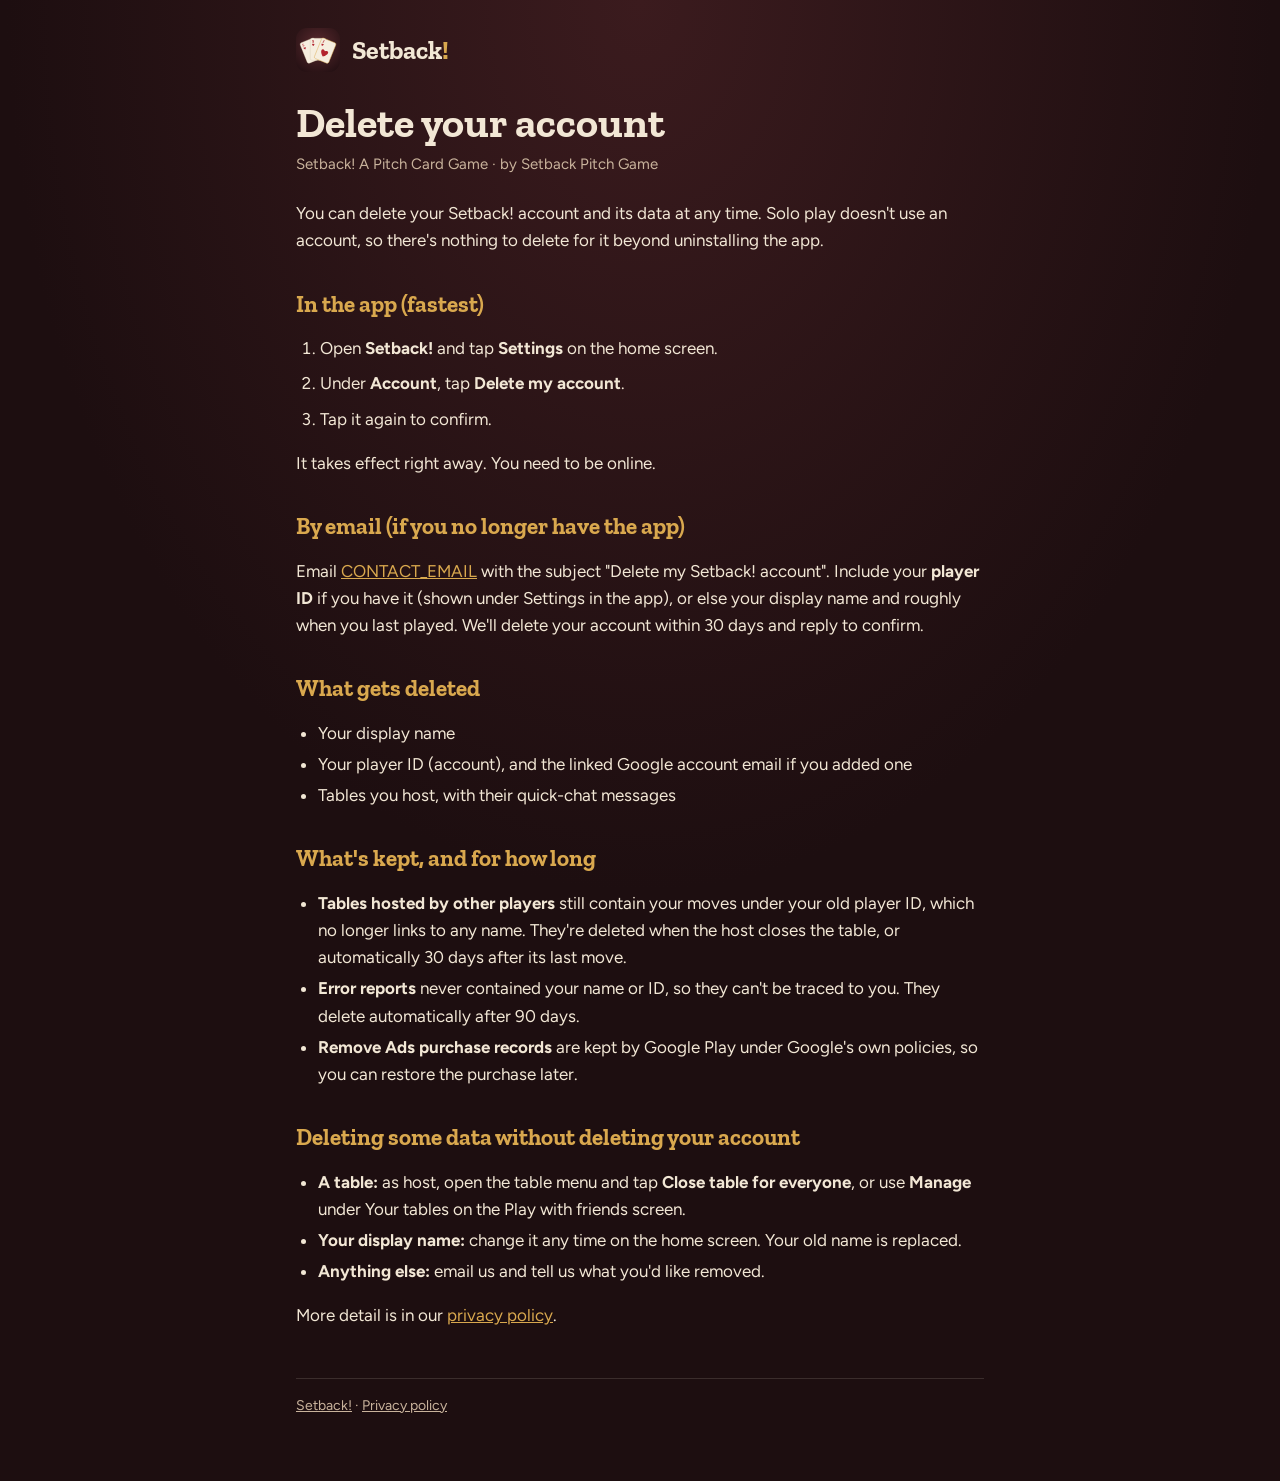
==== delete-account/index.html @ a79815e7 "Home, privacy policy and account-deletion pages Co-Authored-By: Claude Opus 5.5 <noreply@anthropic.c" ====
<!doctype html>
<html lang="en">
<head>
<meta charset="utf-8">
<meta name="viewport" content="width=device-width, initial-scale=1">
<title>Delete your account · Setback! A Pitch Card Game</title>
<meta name="description" content="How to delete your Setback! account and data.">
<link rel="icon" href="../icon.svg">
<link rel="preconnect" href="https://fonts.googleapis.com"><link rel="preconnect" href="https://fonts.gstatic.com" crossorigin>
<link href="https://fonts.googleapis.com/css2?family=Figtree:wght@400;600&family=Zilla+Slab:wght@700&display=swap" rel="stylesheet">
<link rel="stylesheet" href="../style.css">
</head>
<body>
<main>
<header class="site"><a href="../"><img src="../icon.svg" alt=""><span class="brand">Setback<b>!</b></span></a></header>

<h1>Delete your account</h1>
<p class="meta">Setback! A Pitch Card Game · by Setback Pitch Game</p>

<p>You can delete your Setback! account and its data at any time. Solo play doesn't use an account, so there's nothing to delete for it beyond uninstalling the app.</p>

<h2>In the app (fastest)</h2>
<ol class="steps">
<li>Open <b>Setback!</b> and tap <b>Settings</b> on the home screen.</li>
<li>Under <b>Account</b>, tap <b>Delete my account</b>.</li>
<li>Tap it again to confirm.</li>
</ol>
<p>It takes effect right away. You need to be online.</p>

<h2>By email (if you no longer have the app)</h2>
<p>Email <a href="mailto:CONTACT_EMAIL?subject=Delete%20my%20Setback!%20account">CONTACT_EMAIL</a> with the subject "Delete my Setback! account". Include your <b>player ID</b> if you have it (shown under Settings in the app), or else your display name and roughly when you last played. We'll delete your account within 30 days and reply to confirm.</p>

<h2>What gets deleted</h2>
<ul>
<li>Your display name</li>
<li>Your player ID (account), and the linked Google account email if you added one</li>
<li>Tables you host, with their quick-chat messages</li>
</ul>

<h2>What's kept, and for how long</h2>
<ul>
<li><b>Tables hosted by other players</b> still contain your moves under your old player ID, which no longer links to any name. They're deleted when the host closes the table, or automatically 30 days after its last move.</li>
<li><b>Error reports</b> never contained your name or ID, so they can't be traced to you. They delete automatically after 90 days.</li>
<li><b>Remove Ads purchase records</b> are kept by Google Play under Google's own policies, so you can restore the purchase later.</li>
</ul>

<h2>Deleting some data without deleting your account</h2>
<ul>
<li><b>A table:</b> as host, open the table menu and tap <b>Close table for everyone</b>, or use <b>Manage</b> under Your tables on the Play with friends screen.</li>
<li><b>Your display name:</b> change it any time on the home screen. Your old name is replaced.</li>
<li><b>Anything else:</b> email us and tell us what you'd like removed.</li>
</ul>

<p>More detail is in our <a href="../privacy/">privacy policy</a>.</p>

<footer><a href="../">Setback!</a> · <a href="../privacy/">Privacy policy</a></footer>
</main>
</body>
</html>
---- style.css ----
:root{--felt:#3b1b1e;--felt-lo:#1d0e10;--panel:#2a1416;--ink:#f2e7d5;--muted:#c9b39c;--brass:#d9a84e;--line:rgba(242,231,213,.14)}
*{box-sizing:border-box}
html{-webkit-text-size-adjust:100%}
body{margin:0;background:radial-gradient(ellipse at 50% 0,var(--felt),var(--felt-lo) 70%) fixed,var(--felt-lo);color:var(--ink);font:400 17px/1.6 Figtree,system-ui,-apple-system,"Segoe UI",Roboto,sans-serif}
main{max-width:720px;margin:0 auto;padding:28px 16px 64px}
header.site{display:flex;align-items:center;gap:12px;margin-bottom:28px}
header.site a{display:flex;align-items:center;gap:12px;color:inherit;text-decoration:none}
header.site img{width:44px;height:44px;border-radius:11px}
.brand{font:700 26px/1 "Zilla Slab",Georgia,serif}
.brand b,h1 b{color:var(--brass)}
h1{font:700 clamp(30px,7vw,42px)/1.1 "Zilla Slab",Georgia,serif;margin:0 0 6px}
h2{font:700 23px/1.2 "Zilla Slab",Georgia,serif;margin:36px 0 8px;color:var(--brass)}
h3{font-size:17px;margin:20px 0 4px}
p,li{color:var(--ink)}
.meta{color:var(--muted);font-size:15px;margin:0 0 24px}
a{color:var(--brass)}
ul{padding-left:22px}
li{margin:4px 0}
.card{background:var(--panel);border:1px solid var(--line);border-radius:14px;padding:16px 18px;margin:16px 0}
.card p:first-child{margin-top:0}.card p:last-child{margin-bottom:0}
table{width:100%;border-collapse:collapse;font-size:15px;margin:12px 0}
th,td{text-align:left;vertical-align:top;padding:10px 8px;border-bottom:1px solid var(--line)}
th{color:var(--muted);font-weight:600}
.scroll{overflow-x:auto}
ol.steps{padding-left:24px}
ol.steps li{margin:8px 0}
footer{margin-top:48px;padding-top:16px;border-top:1px solid var(--line);color:var(--muted);font-size:14px}
footer a{color:var(--muted)}
.hero{text-align:center;padding:24px 0}
.hero img{width:120px;height:120px;border-radius:28px;box-shadow:0 14px 34px rgba(0,0,0,.5)}
.hero p{color:var(--muted);font-size:19px}
.links{display:flex;gap:12px;justify-content:center;flex-wrap:wrap;margin-top:24px}
.links a{border:1px solid var(--line);border-radius:999px;padding:10px 18px;text-decoration:none;color:var(--ink);background:var(--panel)}
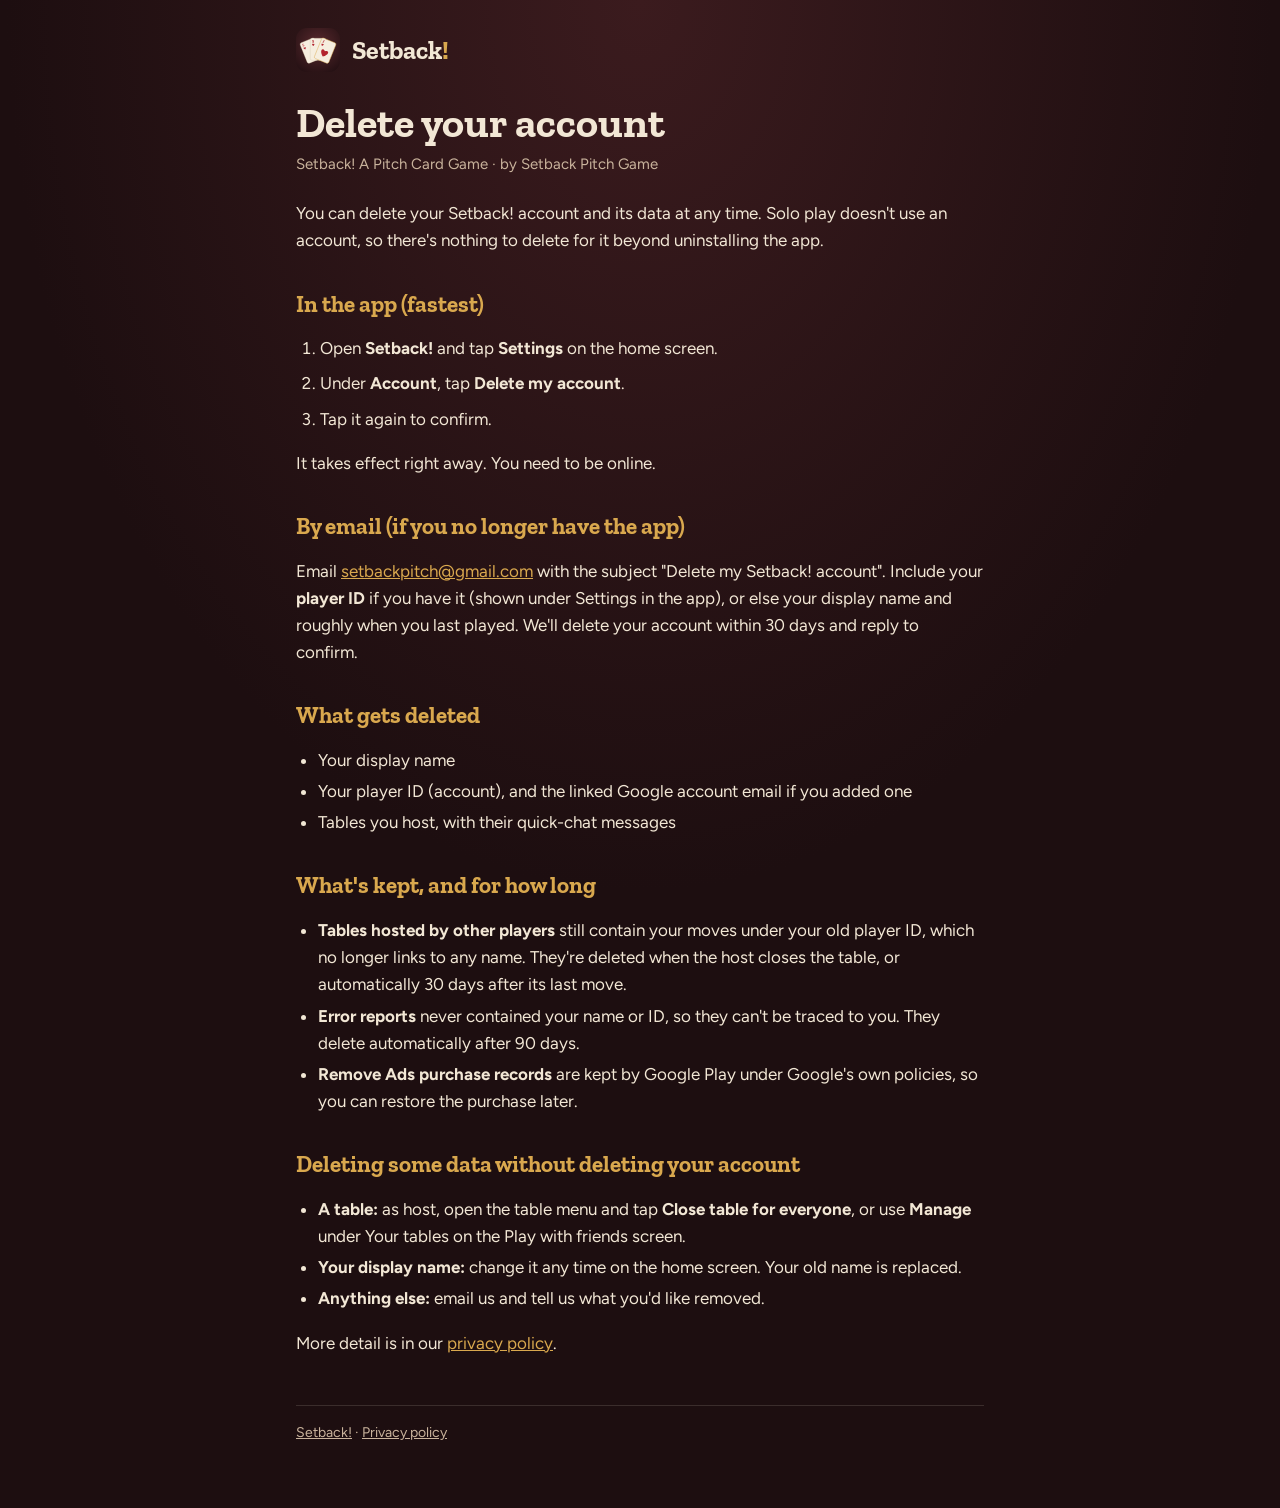
==== commit 96405cda: "Add contact email setbackpitch@gmail.com Co-Authored-By: Claude Opus 5.5 <noreply@anthropic.com> Cla" ====
--- a/delete-account/index.html
+++ b/delete-account/index.html
@@ -28,7 +28,7 @@
 <p>It takes effect right away. You need to be online.</p>
 
 <h2>By email (if you no longer have the app)</h2>
-<p>Email <a href="mailto:CONTACT_EMAIL?subject=Delete%20my%20Setback!%20account">CONTACT_EMAIL</a> with the subject "Delete my Setback! account". Include your <b>player ID</b> if you have it (shown under Settings in the app), or else your display name and roughly when you last played. We'll delete your account within 30 days and reply to confirm.</p>
+<p>Email <a href="mailto:setbackpitch@gmail.com?subject=Delete%20my%20Setback!%20account">setbackpitch@gmail.com</a> with the subject "Delete my Setback! account". Include your <b>player ID</b> if you have it (shown under Settings in the app), or else your display name and roughly when you last played. We'll delete your account within 30 days and reply to confirm.</p>
 
 <h2>What gets deleted</h2>
 <ul>
